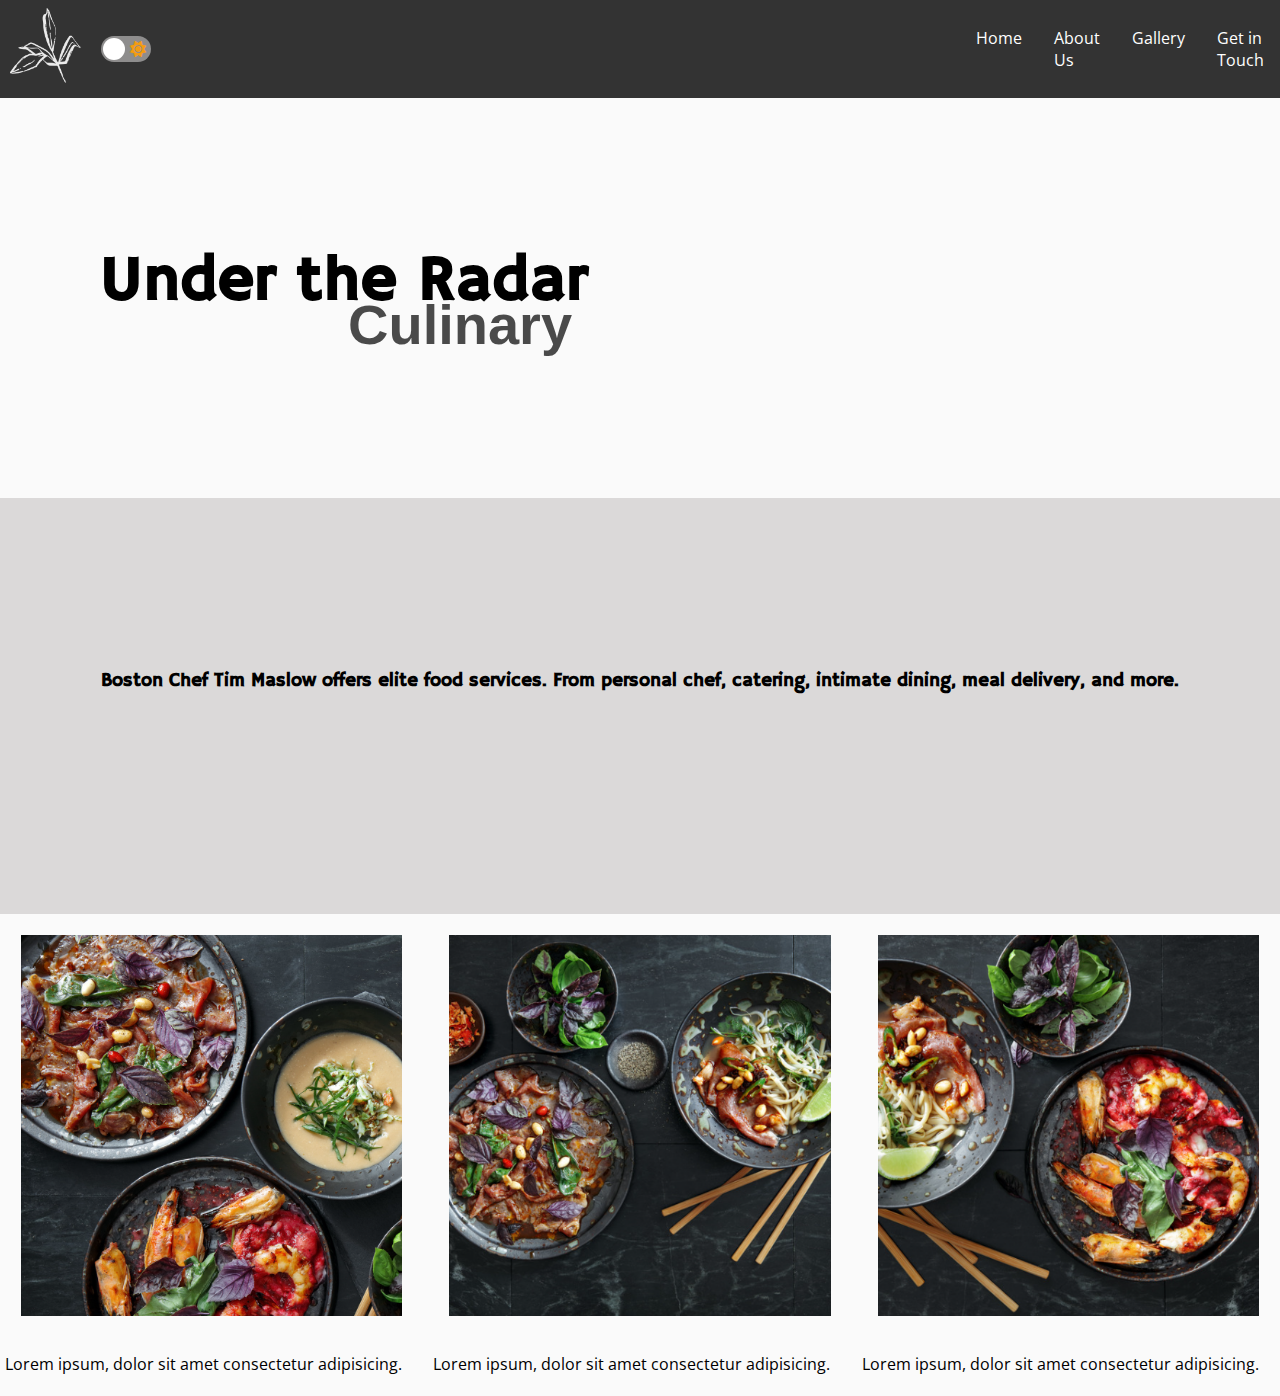
==== index.html @ 49e720e9 "first commit" ====
<!DOCTYPE html>
<html lang="en">
<head>
    <meta charset="UTF-8">
    <meta name="viewport" content="width=device-width, initial-scale=1.0">
    <title>Under the Radar</title>
    <link rel="stylesheet" href="https://cdnjs.cloudflare.com/ajax/libs/font-awesome/6.4.0/css/all.min.css">
    <link href="https://fonts.cdnfonts.com/css/breaking-road" rel="stylesheet">
    <link rel="preconnect" href="https://fonts.googleapis.com">
    <link rel="preconnect" href="https://fonts.gstatic.com" crossorigin>
    <link href="https://fonts.googleapis.com/css2?family=Hammersmith+One&family=Open+Sans:wght@300;400;700&family=Playfair+Display:ital@1&display=swap" rel="stylesheet">
    <link rel="stylesheet" href="style.css">
</head>
<body>

  <!-- Nav -->
     <nav class="navbar" id="home">
        <div class="brand-title"><img src="images/whitelogo.png" height="75px" alt="logo"></div>
        <div class="toggle">
        <input type="checkbox" id="checkbox" class="checkbox"/>
        <label for="checkbox" class="label">
        <i class="fas fa-moon"></i>
        <i class="fas fa-sun"></i>
        <span class="ball"></span>
        </label>
    </div>

<!-- Light & Dark Toggle -->
        <a href="#" class="toggle-button">
          <span class="bar"></span>
          <span class="bar"></span>
          <span class="bar"></span>
        </a>
        <div class="navbar-links">
          <ul>
            <li><a href="#home">Home</a></li>
            <li><a href="#about">About Us</a></li>
            <li><a href="gallery.html">Gallery</a></li>
            <li><a href="#contact">Get in Touch</a></li>
          </ul>
        </div>
      </nav>
  
    
  <!-- Header -->
    <header>
      <section class="banner">
        <div class="container">
            <div class="box"><h1 class="title">Under the Radar</h1></div>
            <div class="box overlay"><h2>Culinary</h2></div>
            <div><img src="" alt=""></div>
        </div>
       
    </header>

  <!-- Wrapper -->
    <div class="wrapper">
      <h3>Boston Chef Tim Maslow offers elite food services. From personal chef, catering, intimate dining, meal delivery, and more.<h3>
    </div>

  <!-- Main -->
    <div class="row">
  <div class="column">
    <img src="images/soup.png" alt="soup" style="width:100%">
    <p>Lorem ipsum, dolor sit amet consectetur adipisicing.</p>

  </div>
  <div class="column">
    <img src="images/noods.png" alt="noodles" style="width:100%">
    <p>Lorem ipsum, dolor sit amet consectetur adipisicing.</p>
  </div>

  <div class="column">
    <img src="images/shrimp.png" alt="shrimp" style="width:100%">
    <p>Lorem ipsum, dolor sit amet consectetur adipisicing.</p>
  </div>
</div>


   







    <!-- Footer
				<section id="footer" class="wrapper split style2">
					<div class="inner">
						<section>
								<header id="contact">
									<h3>Get in Touch</h3>
								</header>
								<p>Interested? Let us know!</p>
								
								<form class="submit_form"action="https://formsubmit.co/9eb8400d13809384a217392d8c97d16e" method="POST">
     							<input type="text" name="name" placeholder="Name" required>
     							<input type="email" name="email" placeholder="Email" required>
     							<input type="text" name="message" placeholder="Message" required>
     							<button class="submit" type="submit">Send</button>
								</form>	
							</section>
							
						</div>
						<div class="copyright">
							<p><a href="mailto:hello@cheftimmaslow.com">hello@cheftimmaslow.com</a></p>
							<p>&copy; 2023 | Made with &hearts; by <a href="https://mallorybae.com">Mallory Shackford</a> </p>
						</div>
					</section> -->

<script src="script.js"></script>

</body>
</html>
---- style.css ----
* {
	box-sizing: border-box;
}

body {
	background: #fafafa;
	padding: 0;
	margin: 0;
	font-family: "Open Sans", sans-serif;
	min-height: 100vh;
	transition: background-color 0.2s linear;
}

body.dark {
	background: #333;
	color: white;
}

h1,
h3,
h4,
h5,
h6 {
	font-family: "Hammersmith One", sans-serif;
}
h1 {
	font-size: 4rem;
}
h2 {
	font-family: "Breaking Road", sans-serif;
	font-size: 3.5rem;
}

/* Light&Dark Toggle */
.toggle-button {
	position: absolute;
	top: 2.55rem;
	right: 1rem;
	display: none;
	flex-direction: column;
	justify-content: space-between;
	width: 30px;
	height: 21px;
}

.toggle-button .bar {
	height: 3px;
	width: 100%;
	background-color: white;
	border-radius: 10px;
}
.toggle {
	padding: 10px;
	background: #333;
	width: 100%;
	display: inline-block;
}
.label {
	background: rgb(142, 141, 141);
	border-radius: 50px;
	cursor: pointer;
	display: flex;
	align-items: center;
	justify-content: space-between;
	padding: 5px;
	position: relative;
	height: 26px;
	width: 50px;
}

.label .ball {
	background: #fff;
	border-radius: 50%;
	position: absolute;
	top: 2px;
	left: 2px;
	height: 22px;
	width: 22px;
	transition: transform 0.2s linear;
}

.checkbox {
	position: fixed;
	display: none;
	margin: 5px;
}

.checkbox:checked + .label .ball {
	transform: translateX(24px);
}

.fa-moon {
	color: #f1c40f;
}

.fa-sun {
	color: #f39c12;
}

/* Nav */
.navbar {
	display: flex;
	position: relative;
	justify-content: space-between;
	align-items: center;
	background-color: #333;
	color: white;
	width: 100vw;
}

.brand-title {
	font-size: 1.5rem;
	margin: 0.5rem;
}

.navbar-links {
	height: 100%;
}

.navbar-links ul {
	display: flex;
	margin: 0;
	padding: 0;
}

.navbar-links li {
	list-style: none;
}

.navbar-links li a {
	display: block;
	text-decoration: none;
	color: white;
	padding: 1rem;
}

.navbar-links li:hover {
	opacity: 0.7;
}

@media (max-width: 800px) {
	.navbar {
		flex-direction: column;
		align-items: flex-start;
	}

	.toggle-button {
		display: flex;
	}

	.navbar-links {
		display: none;
		width: 100%;
	}

	.navbar-links ul {
		width: 100%;
		flex-direction: column;
	}

	.navbar-links ul li {
		text-align: center;
	}

	.navbar-links ul li a {
		padding: 0.5rem 1rem;
	}

	.navbar-links.active {
		display: flex;
	}
}
/* Header  */
.container {
	max-width: 500px;
	height: 200px;
	position: relative;
	margin: 100px;
	display: flex;
	justify-content: space-around;
	flex-direction: row;
}

.box {
	width: 100%;
	height: 100%;
	position: absolute;
}

.overlay {
	z-index: 9;
	margin-left: 25rem;
	padding: 3rem;
	opacity: 0.7;
}

@media (max-width: 700px) {
	.container {
		max-width: 375px;
	}
	.box h1 {
		font-size: 3rem;
	}
	.box.overlay h2 {
		font-size: 2.5rem;
		width: 150px;
		margin: 1.55rem;
	}
	.box.overlay {
		padding: 2.8rem;
		margin-left: 16rem;
	}
}

/* Wrapper */

.wrapper {
	padding: 7.5em 0 5.5em 0;
	background: #dbd9d9;
}

.wrapper h3 {
	padding: 2rem;
	text-align: center;
}

/* Main */
.row {
	display: flex;
	gap: 5px;
}
.column {
	flex: 33.33%;
	padding: 5px;
}
.column img {
	border-radius: 5px;
	padding: 1rem;
}
@media screen and (max-width: 400px) {
	.column {
		width: 100%;
	}
}

/* Photo Gallery */
.grid {
	display: grid;
	grid-gap: 8px;
	grid-template-columns: repeat(2, 1fr);
	grid-auto-rows: 30vw;
	list-style: none;
}
figure:hover {
	transform: scale(1.5);
	transition: 0.5s all ease-in-out;
}

.grid li:nth-child(9) {
	grid-column: 1 / -1;
	grid-row: span 2;
}

.grid figure,
.grid img {
	width: 100%;
	height: 100%;
	border-radius: 9px;
}

.grid img {
	object-fit: cover;
	background: #f5f3f4;
	box-shadow: 5px 5px 15px rgba(0, 0, 0, 0.2);
}

@media (min-width: 850px) {
	.grid {
		grid-gap: 24px;
		grid-template-columns: repeat(5, 1fr);
		grid-auto-rows: 12vw;
	}

	.grid li:nth-child(1) {
		grid-column: 1;
		grid-row: 1 / span 2;
	}

	.grid li:nth-child(2) {
		grid-column: 2 / span 2;
		grid-row: 1 / span 2;
	}

	.grid li:nth-child(3) {
		grid-column: 4;
		grid-row: 1;
	}

	.grid li:nth-child(4) {
		grid-column: 5;
		grid-row: 1;
	}

	.grid li:nth-child(5) {
		grid-column: 4;
		grid-row: 2;
	}

	.grid li:nth-child(6) {
		grid-column: 5;
		grid-row: 2 / span 2;
	}

	.grid li:nth-child(7) {
		grid-column: 2;
		grid-row: 3;
	}

	.grid li:nth-child(8) {
		grid-column: 1;
		grid-row: 3;
	}

	.grid li:nth-child(9) {
		grid-column: 3 / span 2;
		grid-row: 3 / span 2;
	}

	.grid li:nth-child(10) {
		grid-column: 1 / span 2;
		grid-row: 4;
	}

	.grid li:nth-child(11) {
		grid-column: 5;
		grid-row: 4;
	}
}
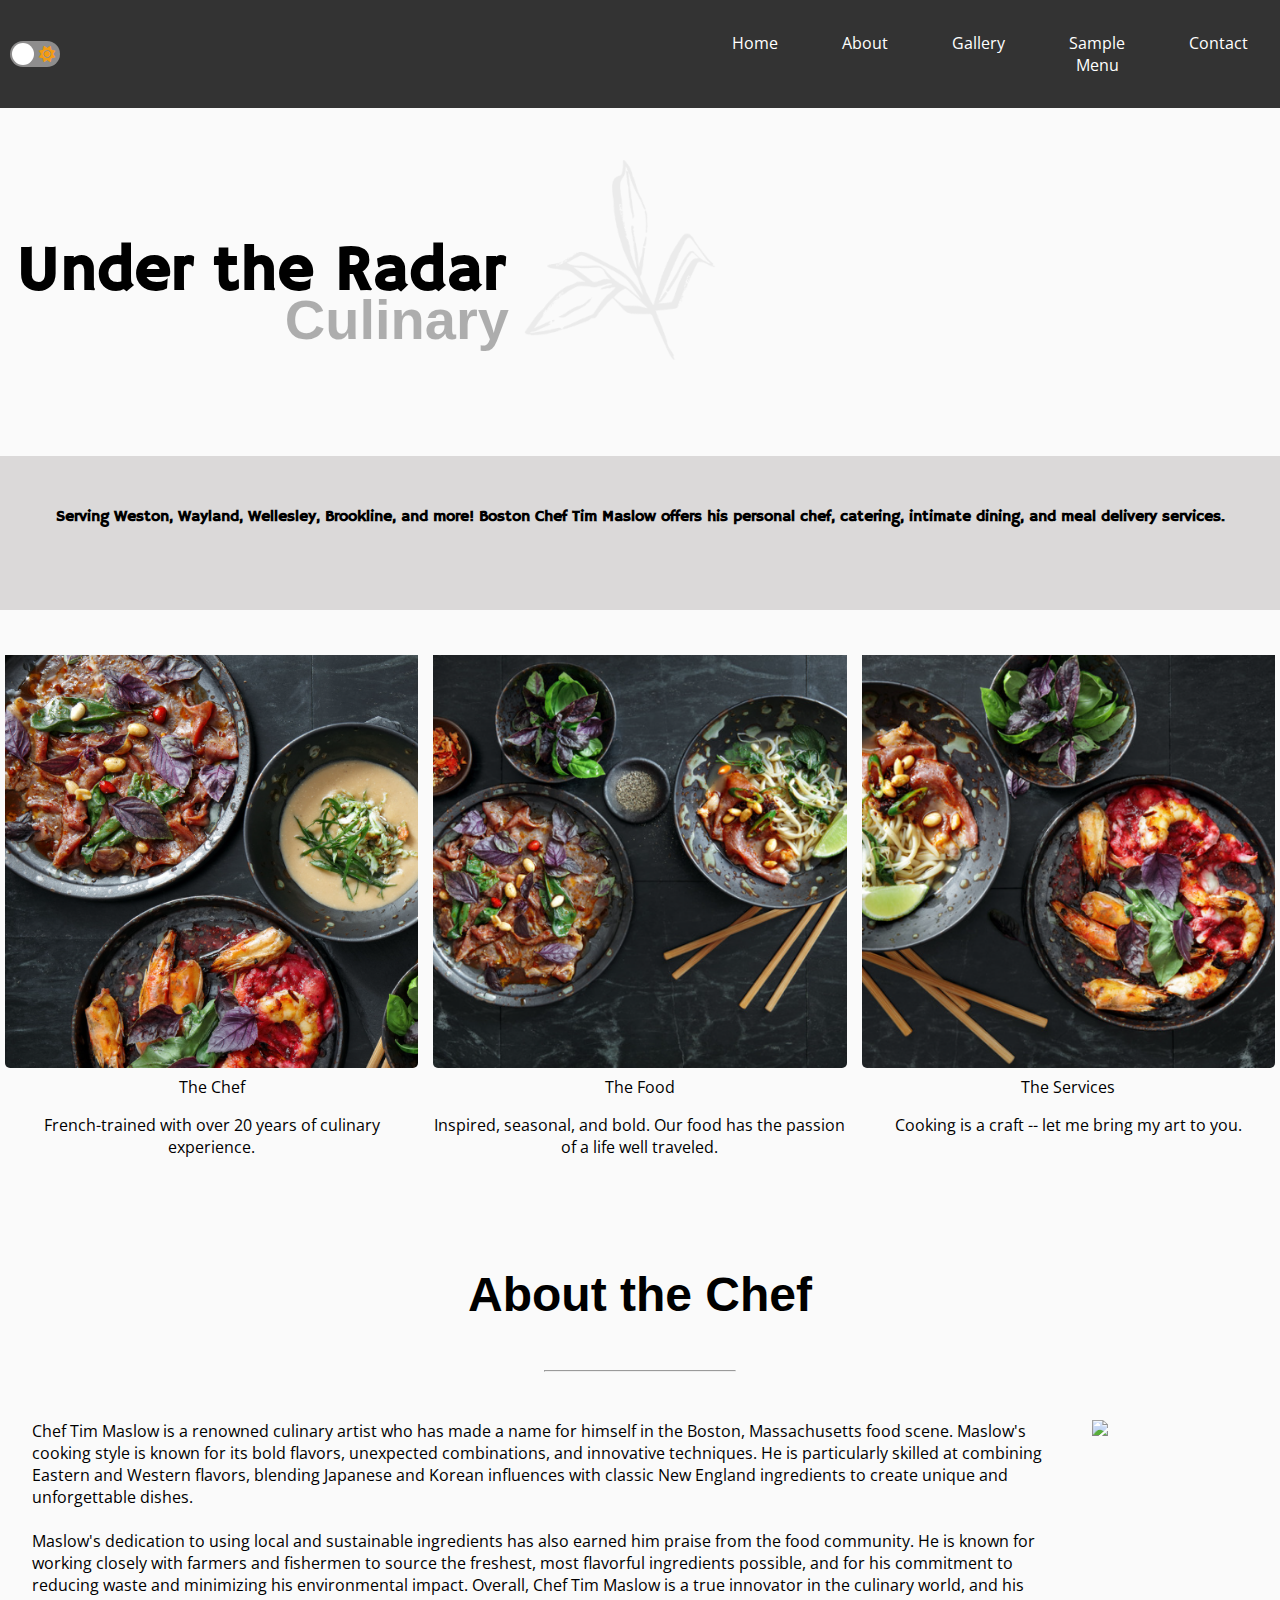
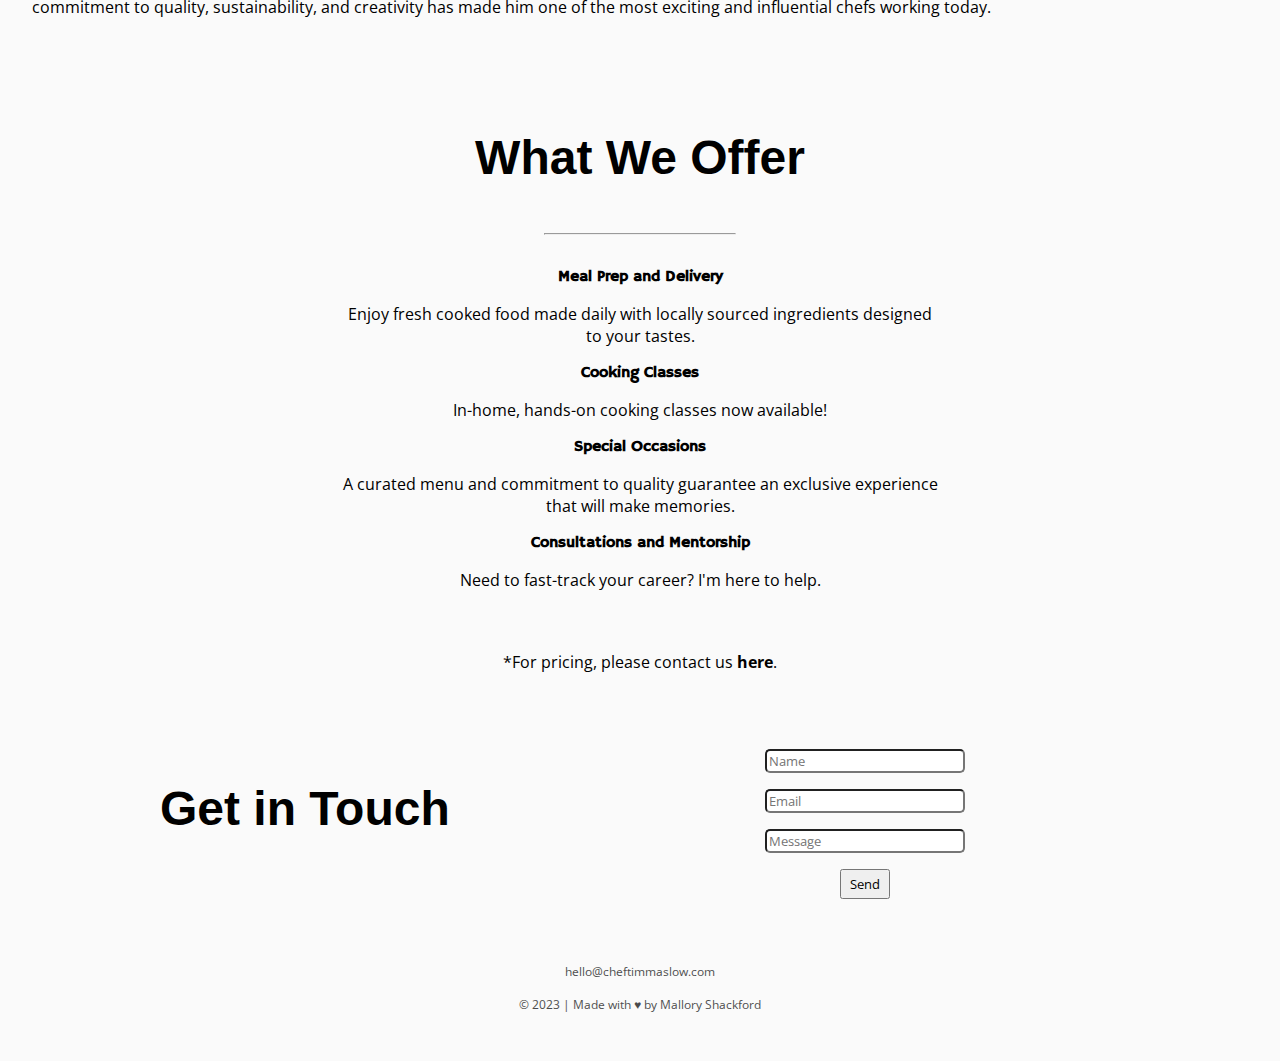
==== commit 19c24bab: "Add files via upload" ====
--- a/index.html
+++ b/index.html
@@ -4,6 +4,9 @@
     <meta charset="UTF-8">
     <meta name="viewport" content="width=device-width, initial-scale=1.0">
     <title>Under the Radar</title>
+    <meta name="description" content="Private chef, Tim Maslow of Under the Radar, Boston Chef Tim Maslow offers elite food services, from personal chef, catering, intimate dining, meal delivery, and more.">
+		<meta name="keywords" content="private chef, personal chef, tim maslow, chef tim maslow, under the radar, weston, boston, private chef, gourmet, tailored menu, culinary, personal chef, private chef services, fine dining at-home, customized menus, edible creations">
+		<link rel="icon" href="images/favicon.ico"/>
     <link rel="stylesheet" href="https://cdnjs.cloudflare.com/ajax/libs/font-awesome/6.4.0/css/all.min.css">
     <link href="https://fonts.cdnfonts.com/css/breaking-road" rel="stylesheet">
     <link rel="preconnect" href="https://fonts.googleapis.com">
@@ -15,7 +18,7 @@
 
   <!-- Nav -->
      <nav class="navbar" id="home">
-        <div class="brand-title"><img src="images/whitelogo.png" height="75px" alt="logo"></div>
+        <!-- <div class="brand-title"><img src="images/whitelogo.png" height="75px" alt="logo"></div> -->
         <div class="toggle">
         <input type="checkbox" id="checkbox" class="checkbox"/>
         <label for="checkbox" class="label">
@@ -34,9 +37,10 @@
         <div class="navbar-links">
           <ul>
             <li><a href="#home">Home</a></li>
-            <li><a href="#about">About Us</a></li>
+            <li><a href="#about">About</a></li>
             <li><a href="gallery.html">Gallery</a></li>
-            <li><a href="#contact">Get in Touch</a></li>
+            <li><a href="menu.html">Sample Menu</a></li>
+            <li><a href="#contact">Contact</a></li>
           </ul>
         </div>
       </nav>
@@ -48,66 +52,104 @@
         <div class="container">
             <div class="box"><h1 class="title">Under the Radar</h1></div>
             <div class="box overlay"><h2>Culinary</h2></div>
-            <div><img src="" alt=""></div>
         </div>
+        <div class="container-two">
+          <img src="images/whitelogo.png" />
+        </div>
+      </section>
        
     </header>
 
   <!-- Wrapper -->
     <div class="wrapper">
-      <h3>Boston Chef Tim Maslow offers elite food services. From personal chef, catering, intimate dining, meal delivery, and more.<h3>
+      <h1 class="wrapper1">Serving Weston, Wayland, Wellesley, Brookline, and more! Boston Chef Tim Maslow offers his personal chef, catering, intimate dining, and meal delivery services.<h1>
     </div>
 
   <!-- Main -->
     <div class="row">
   <div class="column">
-    <img src="images/soup.png" alt="soup" style="width:100%">
-    <p>Lorem ipsum, dolor sit amet consectetur adipisicing.</p>
-
+    <a href="#about"><img src="images/soup.png" alt="soup"></a>
+    <p>The Chef</p>
+    <span class="span">French-trained with over 20 years of culinary experience.</span>
   </div>
   <div class="column">
-    <img src="images/noods.png" alt="noodles" style="width:100%">
-    <p>Lorem ipsum, dolor sit amet consectetur adipisicing.</p>
+    <a href="gallery.html"><img src="images/noods.png" alt="noodles"></a>
+    <p>The Food</p>
+    <span class="span">Inspired, seasonal, and bold. Our food has the passion of a life well traveled.</span>
   </div>
-
   <div class="column">
-    <img src="images/shrimp.png" alt="shrimp" style="width:100%">
-    <p>Lorem ipsum, dolor sit amet consectetur adipisicing.</p>
+    <a href="#contact"><img src="images/shrimp.png" alt="shrimp"></a>
+    <p>The Services</p>
+    <span class="span">Cooking is a craft -- let me bring my art to you.</span>
   </div>
 </div>
 
+<section class="banner">
+  <h3 >About the Chef</h3>
+  <hr>
+</section>
 
-   
+<!-- About Section -->
+<div id="about" class="about">
+<p>Chef Tim Maslow is a renowned culinary artist who has made a name for     himself in the Boston, Massachusetts food scene.
+  Maslow's cooking style is known for its bold flavors, unexpected combinations, and innovative techniques. He is particularly skilled at combining Eastern and Western flavors, blending Japanese and Korean influences with classic New England ingredients to create unique and unforgettable dishes. 
+  <br><br>
+  Maslow's dedication to using local and sustainable ingredients has also earned him praise from the food community. He is known for working closely with farmers and fishermen to source the freshest, most flavorful ingredients possible, and for his commitment to reducing waste and minimizing his environmental impact. Overall, Chef Tim Maslow is a true innovator in the culinary world, and his commitment to quality, sustainability, and creativity has made him one of the most exciting and influential chefs working today.</p>
+  <img src="https://media.gettyimages.com/id/165357954/photo/tim-maslow-chef-at-strip-ts-was-photographed-in-watertown-mass-on-tuesday-march-5-2013-this-is.jpg?s=612x612&w=gi&k=20&c=Vc-HgDiJkei2JB9sXrm4UILmeXlT0POTUxx1gSRvkFE=">
 
+</div>
 
+<section class="banner">
+  <h3>What We Offer</h3>
+  <hr>
+</section>
+<div class="flex-container">
+   <div class="services">
+    <a href="#contact"><h4>Meal Prep and Delivery</h4></a>
+		<p>Enjoy fresh cooked food made daily with locally sourced ingredients designed to your tastes.</p>
+  </div>
 
+  <div class="services">
+	  	<a href="#contact"><h4>Cooking Classes</h4></a>
+		<p>In-home, hands-on cooking classes now available!</p>
+  </div>
 
+  <div class="services">
+		<a href="#contact"><h4>Special Occasions</h4></a>
+		<p>A curated menu and commitment to quality guarantee an exclusive experience that will make memories. </p>
+  </div>
+		
+  <div class="services"><a href="#contact"><h4>Consultations and Mentorship</h4></a>
+		<p>Need to fast-track your career? I'm here to help.</p>
+    </div>
+        </div>
+      
+        </section>
+		<br/>
+		<br/>
+    <p class="pricing">
+		*For pricing, please contact us <a href="#contact"href="mailto:hello@cheftimmaslow.com"><strong>here</strong>.</a></p>
+    <br><br>
+						</div>
+		
 
-
-
-    <!-- Footer
-				<section id="footer" class="wrapper split style2">
-					<div class="inner">
-						<section>
-								<header id="contact">
-									<h3>Get in Touch</h3>
-								</header>
-								<p>Interested? Let us know!</p>
-								
-								<form class="submit_form"action="https://formsubmit.co/9eb8400d13809384a217392d8c97d16e" method="POST">
-     							<input type="text" name="name" placeholder="Name" required>
-     							<input type="email" name="email" placeholder="Email" required>
-     							<input type="text" name="message" placeholder="Message" required>
-     							<button class="submit" type="submit">Send</button>
-								</form>	
-							</section>
-							
-						</div>
+<!-- Footer -->
+				<section class="footer">
+					<header id="contact">
+						<h3>Get in Touch</h3>
+          </header>
+						<form class="submit_form form" action="https://formsubmit.co/9eb8400d13809384a217392d8c97d16e" method="POST">
+     					<input type="text" name="name" placeholder="Name" required>
+     					<input type="email" name="email" placeholder="Email" required>
+     					<input type="text" name="message" placeholder="Message" required>
+     					<button class="submit" type="submit">Send</button>
+						</form>	
+				</section>
 						<div class="copyright">
 							<p><a href="mailto:hello@cheftimmaslow.com">hello@cheftimmaslow.com</a></p>
 							<p>&copy; 2023 | Made with &hearts; by <a href="https://mallorybae.com">Mallory Shackford</a> </p>
 						</div>
-					</section> -->
+					</section>
 
 <script src="script.js"></script>
 
--- a/style.css
+++ b/style.css
@@ -3,6 +3,8 @@
 }
 
 body {
+	width: 100vw;
+	height: 100vh;
 	background: #fafafa;
 	padding: 0;
 	margin: 0;
@@ -10,12 +12,21 @@
 	min-height: 100vh;
 	transition: background-color 0.2s linear;
 }
-
 body.dark {
 	background: #333;
 	color: white;
 }
 
+a {
+	text-decoration: none;
+}
+a:link {
+	color: inherit;
+}
+
+a:visited {
+	color: inherit;
+}
 h1,
 h3,
 h4,
@@ -30,7 +41,14 @@
 	font-family: "Breaking Road", sans-serif;
 	font-size: 3.5rem;
 }
-
+h3 {
+	font-family: "Breaking Road", sans-serif;
+	font-size: 2.5rem;
+}
+hr {
+	width: 15%;
+	margin-bottom: 2rem;
+}
 /* Light&Dark Toggle */
 .toggle-button {
 	position: absolute;
@@ -106,15 +124,12 @@
 	background-color: #333;
 	color: white;
 	width: 100vw;
-}
-
-.brand-title {
-	font-size: 1.5rem;
-	margin: 0.5rem;
+	min-height: 100px;
 }
 
 .navbar-links {
 	height: 100%;
+	text-align: center;
 }
 
 .navbar-links ul {
@@ -131,7 +146,8 @@
 	display: block;
 	text-decoration: none;
 	color: white;
-	padding: 1rem;
+	padding: 0.5rem;
+	margin: 1.5rem;
 }
 
 .navbar-links li:hover {
@@ -172,167 +188,293 @@
 }
 /* Header  */
 .container {
-	max-width: 500px;
+	max-width: 400px;
+	width: 100%;
 	height: 200px;
 	position: relative;
-	margin: 100px;
-	display: flex;
-	justify-content: space-around;
-	flex-direction: row;
-}
-
+	display: flex;
+	justify-content: center;
+	text-align: center;
+}
+.container-two {
+	display: inline;
+	position: absolute;
+	top: 0;
+	z-index: -2;
+}
+.container-two img {
+	width: 75px;
+}
 .box {
-	width: 100%;
+	max-width: 95%;
 	height: 100%;
 	position: absolute;
 }
 
+.box h1 {
+	font-size: 2.3rem;
+}
+.box h2 {
+	font-size: 2rem;
+	max-width: 80%;
+}
+
 .overlay {
+	max-width: 60%;
 	z-index: 9;
-	margin-left: 25rem;
-	padding: 3rem;
-	opacity: 0.7;
-}
-
-@media (max-width: 700px) {
+	margin-left: 12rem;
+	padding: 2rem;
+	opacity: 0.3;
+}
+
+.box.overlay img {
+	width: 150px;
+	display: flex;
+}
+
+@media screen and (min-width: 520px) {
 	.container {
-		max-width: 375px;
+		min-width: 520px;
+		height: 300px;
+		padding-top: 2rem;
+	}
+	.box {
+		width: 100%;
+		display: inline-block;
 	}
 	.box h1 {
-		font-size: 3rem;
+		font-size: 4rem;
+		/* margin-left: 2rem; */
 	}
 	.box.overlay h2 {
-		font-size: 2.5rem;
-		width: 150px;
-		margin: 1.55rem;
+		font-size: 3.5rem;
+		max-width: 60%;
+		margin-bottom: 2.5rem;
+		padding: 0.5rem;
 	}
 	.box.overlay {
+		position: relative;
 		padding: 2.8rem;
 		margin-left: 16rem;
 	}
 }
 
+@media screen and (min-width: 700px) {
+	.container-two img {
+		height: 200px;
+		width: 200px;
+		margin-left: 32.5rem;
+		margin-top: 10rem;
+	}
+}
+
 /* Wrapper */
 
 .wrapper {
-	padding: 7.5em 0 5.5em 0;
+	/* padding: 2rem 0 1.5rem 0; */
 	background: #dbd9d9;
-}
-
-.wrapper h3 {
-	padding: 2rem;
-	text-align: center;
-}
-
+	padding: 2.5rem;
+}
+
+.wrapper h1 {
+	text-align: center;
+}
+.wrapper1 {
+	font-size: 1rem;
+}
 /* Main */
-.row {
-	display: flex;
-	gap: 5px;
-}
+
 .column {
-	flex: 33.33%;
-	padding: 5px;
-}
+	display: block;
+	padding: 1rem;
+}
+
 .column img {
+	display: block;
+	max-width: 350px;
 	border-radius: 5px;
-	padding: 1rem;
-}
-@media screen and (max-width: 400px) {
+	margin: auto;
+	padding-top: 2.5rem;
+}
+
+.column > p,
+.span {
+	display: block;
+	text-align: center;
+	margin: auto;
+	padding: 0.5rem 0;
+}
+@media screen and (min-width: 800px) {
+	.row {
+		display: flex;
+		gap: 5px;
+	}
 	.column {
-		width: 100%;
-	}
-}
-
+		flex: 33.33%;
+		padding: 5px;
+	}
+	.column img {
+		max-width: 100%;
+		border-radius: 5px;
+		margin: auto;
+	}
+	.column {
+		max-width: 100%;
+	}
+}
+/* About Section*/
+.banner h3 {
+	text-align: center;
+}
+.about {
+	text-align: center;
+}
+.about p {
+	text-align: center;
+}
+#about > img {
+	width: 50%;
+}
+@media screen and (min-width: 800px) {
+	.banner {
+		padding-top: 3rem;
+	}
+	.banner h3 {
+		font-size: 3rem;
+	}
+	#about {
+		display: flex;
+		flex: 50%;
+	}
+
+	.about > p {
+		text-align: start;
+		margin-left: 2rem;
+	}
+	.about > img {
+		padding: 1rem;
+		margin-right: 1rem;
+		border-radius: 5px;
+	}
+}
+/* Services Section */
+.services h4,
+p {
+	text-align: center;
+	margin: 1rem 2rem;
+}
+
+@media screen and (min-width: 800px) {
+	/* .flex {
+		display: flex;
+		text-align: center;
+	}
+	.flex-container {
+		display: flex;
+		flex-wrap: wrap;
+		max-width: 25%;
+		align-items: center;
+		text-align: center;
+	}*/
+	.services > p {
+		max-width: 600px;
+		margin: auto;
+	}
+}
+
+/* Footer | Contact Section */
+
+#contact h3 {
+	text-align: center;
+}
+
+.form {
+	text-align: center;
+	display: flex;
+	flex-direction: column;
+	width: 200px;
+	margin: auto;
+}
+
+.form > input {
+	margin-top: 1rem;
+	border-radius: 5px;
+	box-shadow: rgba(0, 0, 0, 0.2);
+	font-family: "Open Sans", sans-serif;
+}
+.form > button {
+	width: 50px;
+	margin: auto;
+	padding: 0.25rem 0.5rem;
+	margin-top: 1rem;
+	font-family: "Open Sans", sans-serif;
+}
+.copyright {
+	padding-top: 3rem;
+	opacity: 0.7;
+	font-size: 0.75rem;
+	padding-bottom: 2rem;
+}
+
+@media screen and (min-width: 800px) {
+	.footer {
+		display: flex;
+		flex: 50%;
+	}
+	.footer h3 {
+		font-size: 3rem;
+		margin-left: 10rem;
+	}
+	.form {
+		text-align: center;
+		display: flex;
+		flex-direction: column;
+		width: 200px;
+		margin: auto;
+	}
+
+	.form > input {
+		margin-top: 1rem;
+		border-radius: 5px;
+		box-shadow: rgba(0, 0, 0, 0.2);
+		font-family: "Open Sans", sans-serif;
+	}
+	.form > button {
+		width: 50px;
+		margin: auto;
+		padding: 0.25rem 0.5rem;
+		margin-top: 1rem;
+		font-family: "Open Sans", sans-serif;
+	}
+	.copyright {
+		padding-top: 3rem;
+		opacity: 0.7;
+		font-size: 0.75rem;
+		padding-bottom: 2rem;
+	}
+}
 /* Photo Gallery */
-.grid {
+
+#gallery {
 	display: grid;
-	grid-gap: 8px;
-	grid-template-columns: repeat(2, 1fr);
-	grid-auto-rows: 30vw;
-	list-style: none;
-}
-figure:hover {
-	transform: scale(1.5);
-	transition: 0.5s all ease-in-out;
-}
-
-.grid li:nth-child(9) {
-	grid-column: 1 / -1;
-	grid-row: span 2;
-}
-
-.grid figure,
-.grid img {
+	grid-template-columns: repeat(auto-fit, minmax(300px, 1fr));
+	gap: 10px;
+	padding: 15px;
+	margin-bottom: 12rem;
+}
+#gallery img {
 	width: 100%;
-	height: 100%;
-	border-radius: 9px;
-}
-
-.grid img {
-	object-fit: cover;
-	background: #f5f3f4;
-	box-shadow: 5px 5px 15px rgba(0, 0, 0, 0.2);
-}
-
-@media (min-width: 850px) {
-	.grid {
-		grid-gap: 24px;
-		grid-template-columns: repeat(5, 1fr);
-		grid-auto-rows: 12vw;
-	}
-
-	.grid li:nth-child(1) {
-		grid-column: 1;
-		grid-row: 1 / span 2;
-	}
-
-	.grid li:nth-child(2) {
-		grid-column: 2 / span 2;
-		grid-row: 1 / span 2;
-	}
-
-	.grid li:nth-child(3) {
-		grid-column: 4;
-		grid-row: 1;
-	}
-
-	.grid li:nth-child(4) {
-		grid-column: 5;
-		grid-row: 1;
-	}
-
-	.grid li:nth-child(5) {
-		grid-column: 4;
-		grid-row: 2;
-	}
-
-	.grid li:nth-child(6) {
-		grid-column: 5;
-		grid-row: 2 / span 2;
-	}
-
-	.grid li:nth-child(7) {
-		grid-column: 2;
-		grid-row: 3;
-	}
-
-	.grid li:nth-child(8) {
-		grid-column: 1;
-		grid-row: 3;
-	}
-
-	.grid li:nth-child(9) {
-		grid-column: 3 / span 2;
-		grid-row: 3 / span 2;
-	}
-
-	.grid li:nth-child(10) {
-		grid-column: 1 / span 2;
-		grid-row: 4;
-	}
-
-	.grid li:nth-child(11) {
-		grid-column: 5;
-		grid-row: 4;
-	}
-}
+	display: block;
+	transition: all 100ms ease-out;
+	border-radius: 5px;
+}
+#gallery img:hover {
+	transform: scale(1.04);
+}
+
+/* Sample Menus */
+
+#sample {
+	text-align: center;
+	margin: 4rem;
+}
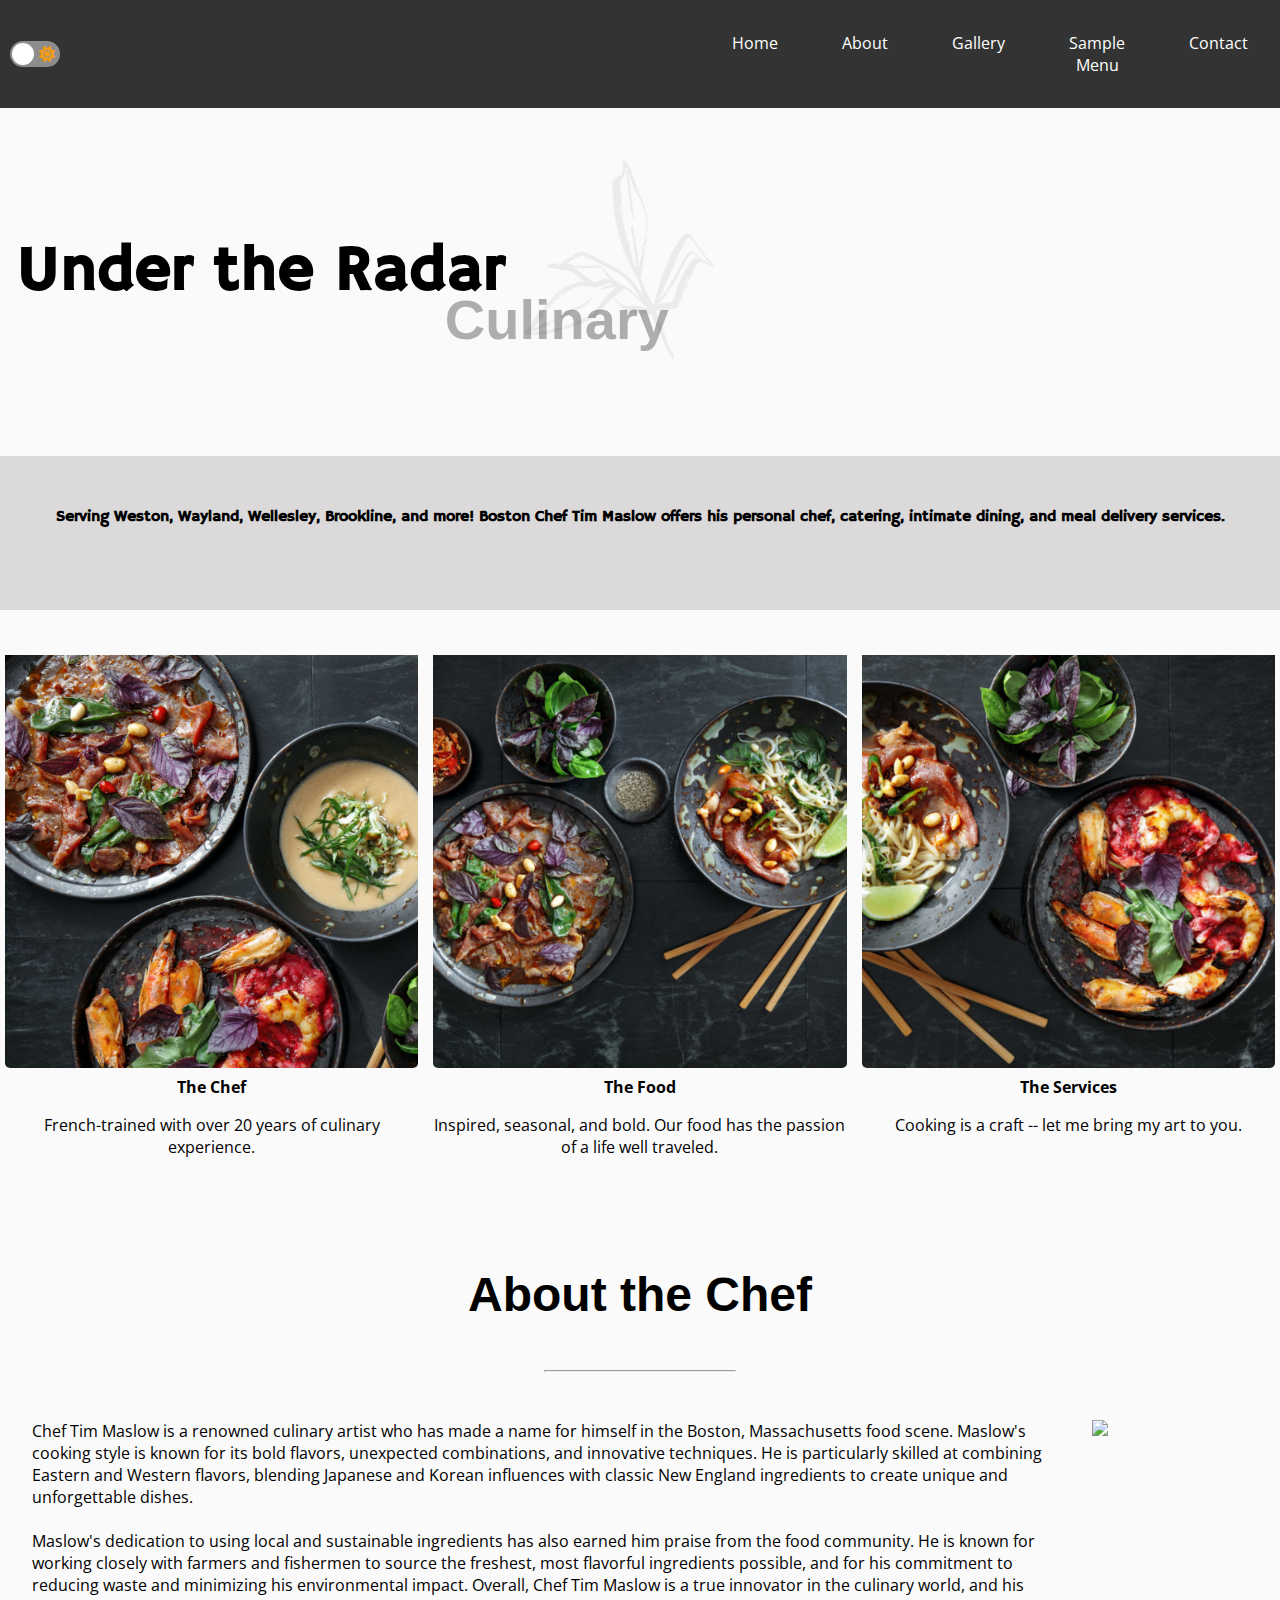
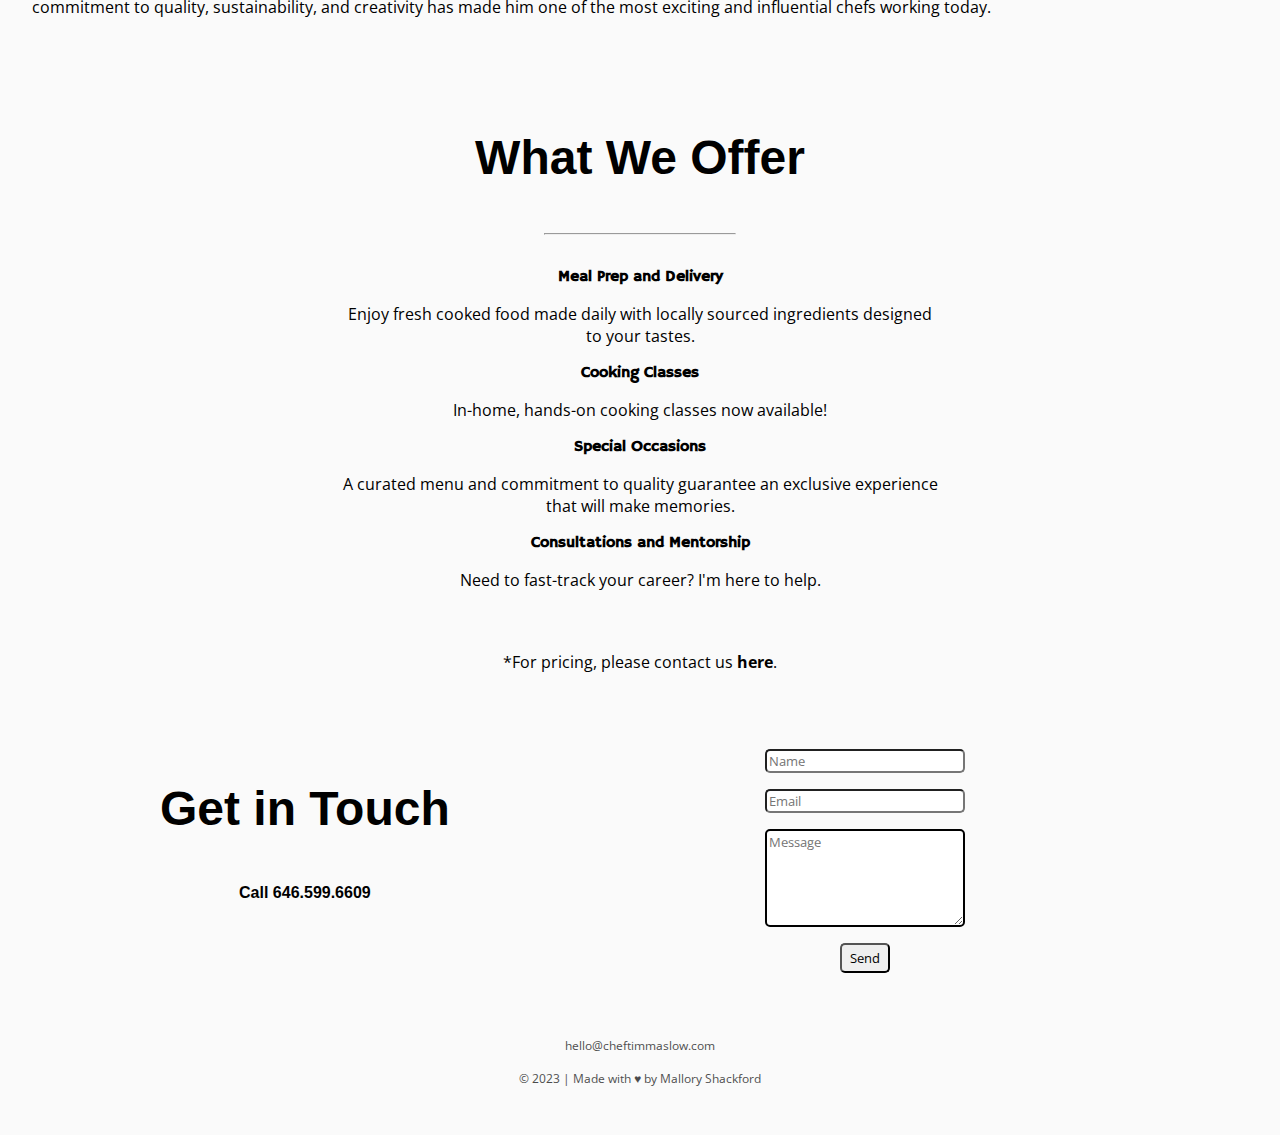
==== commit 9c6932f7: "Add files via upload" ====
--- a/index.html
+++ b/index.html
@@ -137,11 +137,13 @@
 				<section class="footer">
 					<header id="contact">
 						<h3>Get in Touch</h3>
+            <h2><a href="tel:6465996609">Call 646.599.6609</a></h2>
           </header>
 						<form class="submit_form form" action="https://formsubmit.co/9eb8400d13809384a217392d8c97d16e" method="POST">
      					<input type="text" name="name" placeholder="Name" required>
      					<input type="email" name="email" placeholder="Email" required>
-     					<input type="text" name="message" placeholder="Message" required>
+              <textarea placeholder="Message" name="message" id="message" cols="30" rows="5"></textarea>
+              <!-- <input class="textbox" type="text" name="message" placeholder="Message" required> -->
      					<button class="submit" type="submit">Send</button>
 						</form>	
 				</section>
@@ -152,6 +154,6 @@
 					</section>
 
 <script src="script.js"></script>
-
+<script src="//code.tidio.co/n7sqtati1pkdfzywbto2smo5qrmm3spe.js" async></script>
 </body>
 </html>--- a/style.css
+++ b/style.css
@@ -297,6 +297,9 @@
 	padding-top: 2.5rem;
 }
 
+.column > p {
+	font-weight: bold;
+}
 .column > p,
 .span {
 	display: block;
@@ -333,7 +336,7 @@
 	text-align: center;
 }
 #about > img {
-	width: 50%;
+	width: 70%;
 }
 @media screen and (min-width: 800px) {
 	.banner {
@@ -351,10 +354,11 @@
 		text-align: start;
 		margin-left: 2rem;
 	}
-	.about > img {
+	#about > img {
 		padding: 1rem;
 		margin-right: 1rem;
 		border-radius: 5px;
+		width: 50%;
 	}
 }
 /* Services Section */
@@ -384,7 +388,15 @@
 
 /* Footer | Contact Section */
 
-#contact h3 {
+#contact h3,
+h2 {
+	text-align: center;
+}
+#contact h2 {
+	font-size: 1rem;
+	text-align: center;
+}
+#contact span {
 	text-align: center;
 }
 
@@ -408,6 +420,15 @@
 	padding: 0.25rem 0.5rem;
 	margin-top: 1rem;
 	font-family: "Open Sans", sans-serif;
+	border-radius: 5px;
+}
+
+textarea {
+	margin-top: 1rem;
+	border-radius: 5px;
+	box-shadow: rgba(0, 0, 0, 0.2);
+	font-family: "Open Sans", sans-serif;
+	border: 2px solid black;
 }
 .copyright {
 	padding-top: 3rem;
@@ -421,7 +442,8 @@
 		display: flex;
 		flex: 50%;
 	}
-	.footer h3 {
+	.footer h3,
+	h2 {
 		font-size: 3rem;
 		margin-left: 10rem;
 	}
